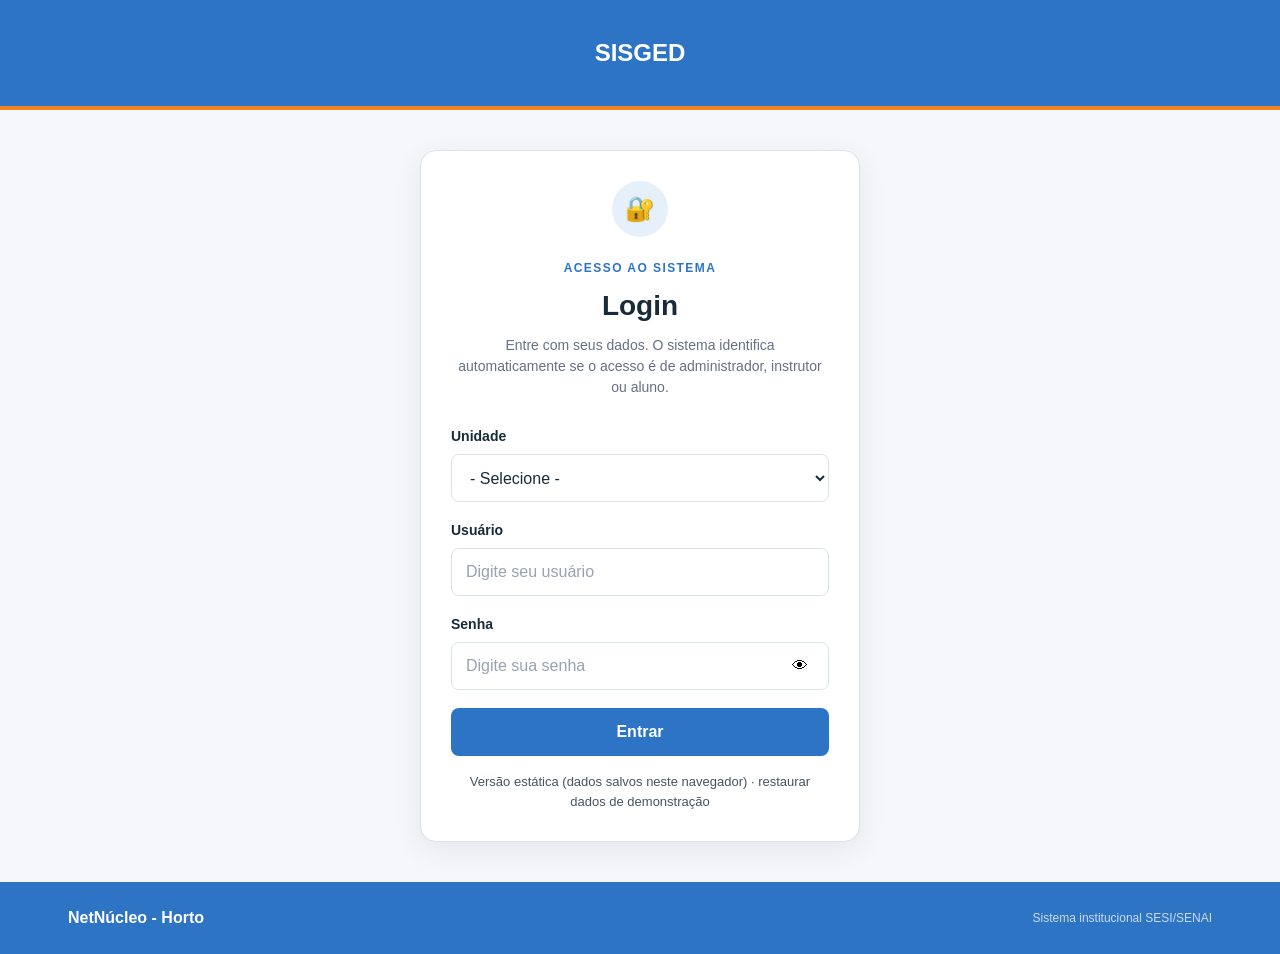
==== NETNUCLEO_ESTATICO/view/index.html @ 6ee7f660 "Add files via upload" ====
<!DOCTYPE html>
<html lang="pt-BR">

<head>
    <meta charset="UTF-8">
    <meta name="viewport" content="width=device-width, initial-scale=1.0">

    <meta name="description"
          content="SISGED - Horto">

    <title>SISGED</title>

    <!-- CSS -->
    <link rel="stylesheet" href="../public/style.css">
<script src="../public/db.js"></script>
</head>

<body data-role="admin">

<header class="header">

    <div class="header-container">

        <a href="index.html"
   class="logo-area"
   aria-label="NetNúcleo - Horto - Página inicial">

    <img src="../public/img/logo.png" alt="SESI e SENAI" class="institution-logo">

    <h3 class="netindex">
        SISGED
    </h3>

</a>


        <button
            class="menu-button"
            type="button"
            aria-label="Abrir menu"
            aria-expanded="false"
            aria-controls="menu-principal">

            ☰

        </button>


        <nav
            class="navigation"
            id="menu-principal"
            aria-label="Menu principal">

            <a href="cadastrar_aula.html">Cadastrar aula</a>
            <a href="cadastrar_instrutor.html">Instrutores</a>

            <a href="usuarios.html">Gerenciar Logins</a>

            

            <a href="consulta.html">Consultas</a>

            

            

            <a href="login.html" data-logout="1">Sair</a>

        </nav>

    </div>

</header>


<main>

    <section class="hero">

        <div class="container">

            <span class="section-label">
                SISGED
            </span>

            <h1>
                Bem-vindo ao<br>
                <strong>SISGED</strong>
            </h1>

            <p>
                Acesse uma das opções abaixo para consultar
                e gerenciar as informações do sistema.
            </p>

        </div>

    </section>


    <section class="quick-access">

        <div class="container">

            <div class="section-heading">

                <h2>Acesso rápido</h2>

                <p>
                    Selecione uma opção para continuar.
                </p>

            </div>


            <div class="cards">
                 <a href="consulta.html"
       class="system-card"
       aria-label="Realizar consulta">

        <div class="card-icon" aria-hidden="true">
            🔎
        </div>

        <div class="card-content">

            <h3>
                Realizar Consulta
            </h3>

            <p>
                Consulte as informações do sistema.
            </p>

        </div>

        <span
            class="card-arrow"
            aria-hidden="true">
            →
        </span>

    </a>
            </div>

        </div>

    </section>

</main>


<footer class="footer">

    <div class="container">

        <p>
            SISGED
        </p>

        <span>
            Sistema institucional SESI/SENAI
        </span>

    </div>

</footer>


<!-- JavaScript -->
<script src="../public/script.js"></script>


<!-- VLibras -->

<div vw class="enabled">

    <div vw-access-button class="active"></div>

    <div vw-plugin-wrapper>
        <div class="vw-plugin-top-wrapper"></div>
    </div>

</div>


<script src="https://vlibras.gov.br/app/vlibras-plugin.js"></script>

<script>
    if (window.VLibras) new window.VLibras.Widget('https://vlibras.gov.br/app');
</script>

</body>
</html>
---- NETNUCLEO_ESTATICO/public/style.css ----
* {
    margin: 0;
    padding: 0;
    box-sizing: border-box;
}

/* ========================================
   VARIÁVEIS
======================================== */

:root {

    --blue: #2d74c5;

    --blue-dark: #2d74c5;

    --blue-light: #E6F0FA;

    --orange: #F58220;

    --background: #F5F7FA;

    --white: #FFFFFF;

    --text: #172B3A;

    --text-light: #667085;

    --border: #D9E1EA;

    --success: #16803C;

    --danger: #C62828;

    --shadow:
        0 8px 30px rgba(0, 0, 0, 0.07);

    --radius: 12px;

}

/*BASE*/

html {
    scroll-behavior: smooth;
}

body {

    font-family:
        Inter,
        Arial,
        Helvetica,
        sans-serif;

    color: var(--text);

    background: var(--background);

    line-height: 1.5;

    min-height: 100vh;

}

a {
    color: inherit;
    text-decoration: none;
}

button,
input,
select {
    font: inherit;
}

/*CONTAINER*/

.container {

    width: 100%;

    max-width: 1200px;

    margin: 0 auto;

    padding-left: 20px;

    padding-right: 20px;

}

/* HEADER */

.header {
    height: 110px;
    background-color: #2d74c5;
    border-bottom: 4px solid #F58220;
}

.text-header {
    margin: 0;
    color: #FFFFFF;
    font-size: 24px;
    font-weight: 700;
}

.header-container {
    height: 100%;
    position: relative;
    display: flex;
    align-items: center;
    justify-content: center;
}

.logo-area {
    display: flex;
    align-items: center;
    gap: 15px
}

.institution-logo {
    position: absolute;
    border-radius: 4%;
    left: 28px;
    top: 50%;
    transform: translateY(-50%);
    width: 150px;
    height: auto;
}

.menu-button {

    background: transparent;

    color: var(--white);

    border: 0;

    font-size: 25px;

    cursor: pointer;

}

.navigation {

    display: none;
    margin-left: auto;
}

.netindex {
    color: #FFFFFF;
    align-items: center;
    margin: 0;
    margin-left: 180px;
    white-space: nowrap;
}

/* HERO */

.hero {

    background: var(--white);

    padding:
        55px 0 40px;

    border-bottom:
        1px solid var(--border);

}

.section-label {

    display: inline-block;

    color: var(--blue);

    font-size: 12px;

    font-weight: 800;

    letter-spacing: .12em;

    margin-bottom: 8px;

}

.hero h1 {

    font-size: 34px;

    line-height: 1.15;

    margin-bottom: 16px;

}

.hero h1 strong {

    color: var(--blue);

}

.hero p {

    color: var(--text-light);

    max-width: 600px;

}

/* ========================================
   SECTIONS
======================================== */

.quick-access {

    padding:
        40px 0 70px;

}

.section-heading {

    margin-bottom: 22px;

}

.section-heading h2 {

    font-size: 22px;

    margin-bottom: 4px;

}

.section-heading p {

    color: var(--text-light);

}

/* ========================================
   CARDS
======================================== */

.cards {

    display: grid;

    grid-template-columns: 1fr;

    gap: 16px;

}

.system-card {

    position: relative;

    background: var(--white);

    border:
        1px solid var(--border);

    border-radius: var(--radius);

    padding: 24px;

    display: flex;

    align-items: flex-start;

    gap: 16px;

    transition:
        transform .2s ease,
        box-shadow .2s ease,
        border-color .2s ease;

}

.system-card:hover {

    transform:
        translateY(-3px);

    box-shadow:
        var(--shadow);

    border-color:
        var(--blue);

}

.system-card:focus-visible {

    outline:
        3px solid var(--orange);

    outline-offset: 3px;

}

.card-icon {

    width: 50px;

    height: 50px;

    flex-shrink: 0;

    display: flex;

    align-items: center;

    justify-content: center;

    background:
        var(--blue-light);

    border-radius: 10px;

    font-size: 23px;

}

.card-content {

    flex: 1;

}

.card-content h3 {

    margin-bottom: 5px;

    font-size: 17px;

}

.card-content p {

    color: var(--text-light);

    font-size: 14px;

}

.card-arrow {

    color: var(--blue);

    font-size: 22px;

    font-weight: bold;

}

/*LOGIN*/

.login-page {

    background:
        var(--background);

}

.login-main {

    min-height:
        calc(100vh - 72px - 80px);

    display: flex;

    align-items: center;

    justify-content: center;

    padding: 40px 20px;

}

.login-card {

    width: 100%;

    max-width: 440px;

    background: var(--white);

    border:
        1px solid var(--border);

    border-radius:
        16px;

    padding: 30px;

    box-shadow:
        var(--shadow);

}

.login-header {

    text-align: center;

    margin-bottom: 28px;

}

.login-icon {

    width: 56px;

    height: 56px;

    display: flex;

    align-items: center;

    justify-content: center;

    margin: 0 auto 18px;

    border-radius: 50%;

    background:
        var(--blue-light);

    font-size: 24px;

}

.login-header h1 {

    font-size: 28px;

    margin-bottom: 8px;

}

.login-header p {

    color: var(--text-light);

    font-size: 14px;

}

/*FORMULÁRIOS*/

.form-group {

    display: flex;

    flex-direction: column;

    gap: 7px;

    margin-bottom: 18px;

}

.form-group label {

    font-size: 14px;

    font-weight: 700;

}

input,
select {

    width: 100%;

    min-height: 48px;

    border:
        1px solid var(--border);

    border-radius:
        8px;

    padding:
        0 14px;

    background:
        var(--white);

    color:
        var(--text);

    outline: none;

    transition:
        border-color .2s ease,
        box-shadow .2s ease;

}

input:focus,
select:focus {

    border-color:
        var(--blue);

    box-shadow:
        0 0 0 3px var(--blue-light);

}

input::placeholder {

    color:
        #98A2B3;

}

/*BOTÕES*/

.button {

    min-height: 48px;

    padding:
        0 22px;

    border-radius:
        8px;

    border: 0;

    display: inline-flex;

    align-items: center;

    justify-content: center;

    font-weight: 700;

    cursor: pointer;

    transition:
        background .2s ease,
        transform .2s ease;

}

.button:hover {

    transform:
        translateY(-1px);

}

.button:focus-visible {

    outline:
        3px solid var(--orange);

    outline-offset:
        2px;

}

.button-primary {

    background:
        var(--blue);

    color:
        var(--white);

}

.button-primary:hover {

    background:
        var(--blue-dark);

}

.button-secondary {

    background:
        var(--white);

    color:
        var(--text);

    border:
        1px solid var(--border);

}

.button-secondary:hover {

    background:
        var(--background);

}

.login-form .button {

    width: 100%;

}

/*MENSAGENS*/

.form-message {

    padding:
        12px 14px;

    border-radius:
        8px;

    font-size:
        13px;

    margin-bottom:
        18px;

}

.form-message.success {

    background: #E7F6EC;

    color: var(--success, #067647);

}

.form-message.error {

    color:
        var(--danger);

    background:
        #FDECEC;

    border:
        1px solid #F3B5B5;

}

/*PÁGINAS INTERNAS*/

.page-main {

    padding:
        28px 0 70px;

}

.breadcrumb {

    display:
        flex;

    flex-wrap:
        wrap;

    gap:
        8px;

    margin-bottom:
        25px;

    font-size:
        13px;

    color:
        var(--text-light);

}

.breadcrumb a {

    color:
        var(--blue);

    font-weight:
        600;

}

.page-title {

    margin-bottom:
        28px;

}

.page-title h1 {

    font-size:
        32px;

    margin-bottom:
        7px;

}

.page-title p {

    color:
        var(--text-light);

}

/*FILTROS*/

.filter-card {

    background:
        var(--white);

    border:
        1px solid var(--border);

    border-radius:
        var(--radius);

    box-shadow:
        0 4px 18px rgba(0,0,0,.04);

    overflow:
        hidden;

}

.card-header {

    padding:
        22px;

    border-bottom:
        1px solid var(--border);

}

.card-header h2 {

    font-size:
        19px;

    margin-bottom:
        4px;

}

.card-header p {

    color:
        var(--text-light);

    font-size:
        14px;

}

.filter-form {

    padding:
        22px;

}

.checkbox-group {

    display:
        flex;

    align-items:
        center;

    gap:
        9px;

    margin:
        5px 0 22px;

}

.checkbox-group input {

    width:
        18px;

    min-height:
        18px;

}

.checkbox-group label {

    font-size:
        14px;

}

.form-actions {

    display:
        flex;

    flex-direction:
        column;

    gap:
        10px;

}

.form-actions .button {

    width:
        100%;

}

/*RESULTADOS*/

.results-section {

    margin-top:
        38px;

}

.results-section .section-heading {

    display:
        flex;

    align-items:
        flex-end;

    justify-content:
        space-between;

    gap:
        15px;

}

.result-count {

    background:
        var(--blue-light);

    color:
        var(--blue-dark);

    padding:
        5px 10px;

    border-radius:
        20px;

    font-size:
        12px;

    font-weight:
        700;

}

.table-container {

    width:
        100%;

    overflow-x:
        auto;

    background:
        var(--white);

    border:
        1px solid var(--border);

    border-radius:
        var(--radius);

}

table {

    width:
        100%;

    min-width:
        750px;

    border-collapse:
        collapse;

}

th,td {

    padding:
        15px;

    text-align:
        left;

    border-bottom:
        1px solid var(--border);

    font-size:
        13px;

}

th {

    background:
        var(--background);

    color:
        var(--text);

    font-weight:
        800;

}

tbody tr:hover {

    background:
        #FAFBFC;

}

.badge {

    display:
        inline-flex;

    padding:
        4px 9px;

    border-radius:
        20px;

    font-size:
        11px;

    font-weight:
        700;

}

.badge-success {

    background:
        #E7F6EC;

    color:
        var(--success);

}

.badge-danger {

    background: #FDECEC;

    color: var(--danger, #B42318);

}

/*FOOTER*/

.footer {

    background:
        var(--blue-dark);

    color:
        var(--white);

    padding:
        24px 0;

}

.footer .container {

    display:
        flex;

    flex-direction:
        column;

    gap:
        5px;

}

.footer p {

    font-weight:
        700;

}

.footer span {

    font-size:
        12px;

    opacity:
        .75;

}

/* TABLET*/

@media (min-width: 600px) {

    .container {

        padding-left:
            28px;

        padding-right:
            28px;

    }

    .cards {

        grid-template-columns:
            repeat(2, 1fr);

    }

    .form-actions {

        flex-direction:
            row;

        justify-content:
            flex-end;

    }

    .form-actions .button {

        width:
            auto;

    }

}

/*DESKTOP*/

@media (min-width: 900px) {

    .header-container {

        padding:
            0 28px;

    }

    .menu-button {

        display:
            none;

    }

    .navigation {

        display:
            flex;

        align-items:
            center;

        gap:
            4px;

    }

    .navigation a {

        padding:
            25px 12px;

        font-size:
            13px;

        font-weight:
            600;

        color:
            rgba(255,255,255,.85);

        border-bottom:
            3px solid transparent;

        transition:
            .2s ease;
    }

    .navigation a:hover,
    .navigation a.active {

        color:
            var(--white);

        border-bottom-color:
            var(--orange);
    }

    .hero {
        padding:
            75px 0 55px;
    }

    .hero h1 {
        font-size:
            46px;
    }

    .quick-access {
        padding:
            55px 0 85px;
    }

    .cards {
        grid-template-columns:
            repeat(3, 1fr);
    }

    .filter-form {

        display:
            grid;

        grid-template-columns:
            repeat(2, 1fr);
        column-gap:
            20px;
    }

    .checkbox-group {

        grid-column:
            1 / -1;
    }

    .form-actions {
        grid-column:
            1 / -1;
    }

    .footer .container {

        flex-direction:
            row;

        align-items:
            center;

        justify-content:
            space-between;
    }
}

.password-field {
    position: relative;
}

.password-field > input {
    padding-right: 52px;
}

.password-toggle {
    position: absolute;
    right: 10px;
    bottom: 6px;
    width: 38px;
    height: 36px;
    border: 0;
    background: transparent;
    cursor: pointer;
    border-radius: 6px;
}

.password-toggle:hover {
    background: var(--blue-light);
}

.person-fields {
    display: block;
}

.button-danger {
    background: var(--danger);
    color: var(--white);
    margin-left: 6px;
}

.button-danger:hover {
    background: #9e1f1f;
}

.form-message.success {
    color: var(--success);
    background: #E7F6EC;
    border: 1px solid #b8dfc5;
}

/* Menu mobile (versão estática) */
@media (max-width: 899px) {
    .navigation.open {
        display: flex;
        flex-direction: column;
        position: absolute;
        top: 100%;
        left: 0;
        right: 0;
        background: inherit;
        padding: 8px 0;
        z-index: 50;
    }
    .navigation.open a { padding: 12px 24px; color: #fff; }
}
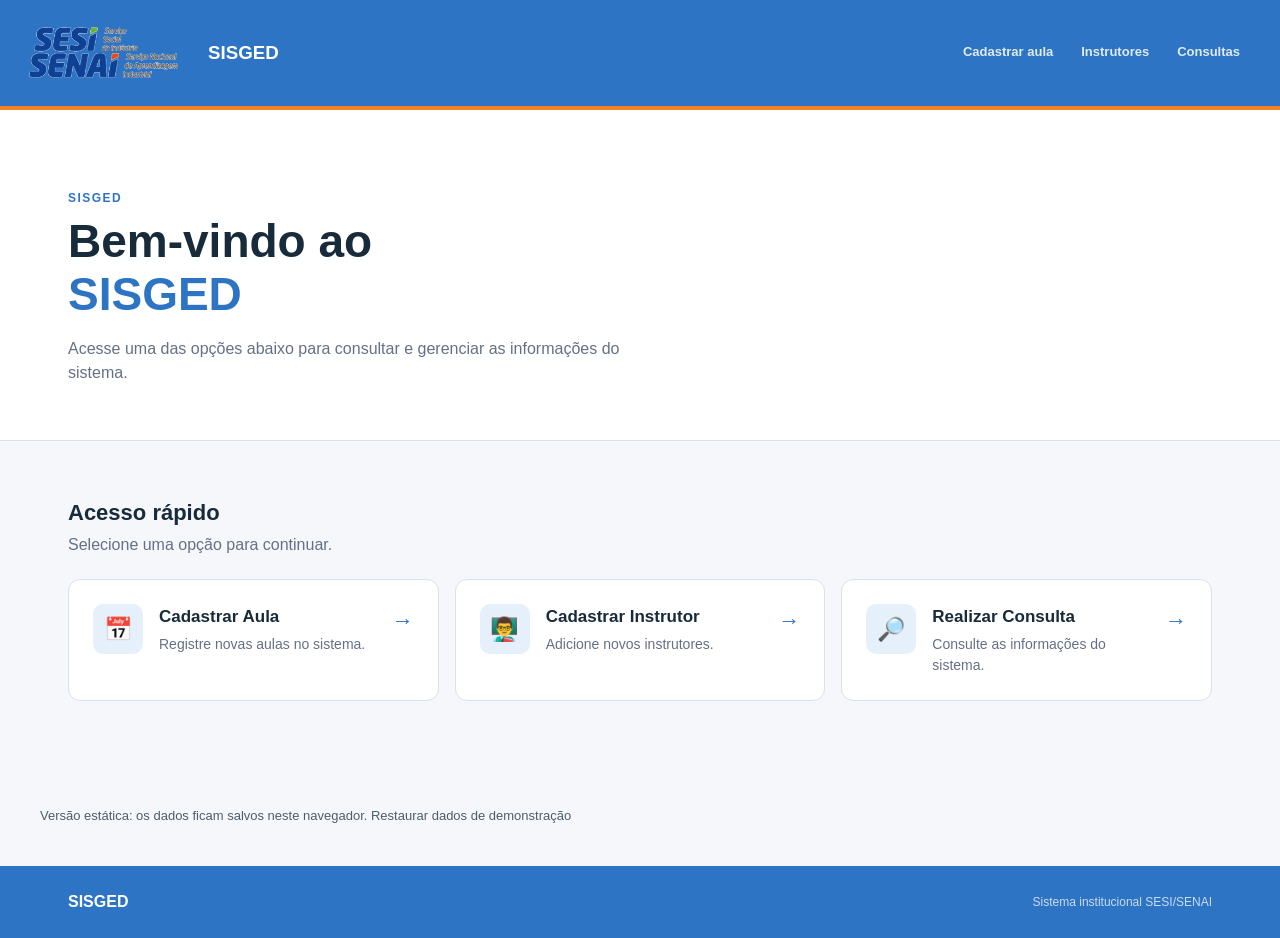
==== commit db6379dd: "Add files via upload" ====
--- a/NETNUCLEO_ESTATICO/view/index.html
+++ b/NETNUCLEO_ESTATICO/view/index.html
@@ -15,7 +15,7 @@
 <script src="../public/db.js"></script>
 </head>
 
-<body data-role="admin">
+<body>
 
 <header class="header">
 
@@ -54,17 +54,9 @@
             <a href="cadastrar_aula.html">Cadastrar aula</a>
             <a href="cadastrar_instrutor.html">Instrutores</a>
 
-            <a href="usuarios.html">Gerenciar Logins</a>
-
             
 
             <a href="consulta.html">Consultas</a>
-
-            
-
-            
-
-            <a href="login.html" data-logout="1">Sair</a>
 
         </nav>
 
@@ -114,6 +106,16 @@
 
 
             <div class="cards">
+                <a href="cadastrar_aula.html" class="system-card">
+                    <div class="card-icon" aria-hidden="true">📅</div>
+                    <div class="card-content"><h3>Cadastrar Aula</h3><p>Registre novas aulas no sistema.</p></div>
+                    <span class="card-arrow" aria-hidden="true">→</span>
+                </a>
+                <a href="cadastrar_instrutor.html" class="system-card">
+                    <div class="card-icon" aria-hidden="true">👨‍🏫</div>
+                    <div class="card-content"><h3>Cadastrar Instrutor</h3><p>Adicione novos instrutores.</p></div>
+                    <span class="card-arrow" aria-hidden="true">→</span>
+                </a>
                  <a href="consulta.html"
        class="system-card"
        aria-label="Realizar consulta">
@@ -147,6 +149,10 @@
 
     </section>
 
+<div class="container" style="padding:20px 0 40px;font-size:13px;opacity:.75">
+        Versão estática: os dados ficam salvos neste navegador.
+        <a href="#" id="restaurar-dados">Restaurar dados de demonstração</a>
+    </div>
 </main>
 
 
@@ -168,7 +174,6 @@
 
 
 <!-- JavaScript -->
-<script src="../public/script.js"></script>
 
 
 <!-- VLibras -->
@@ -190,5 +195,11 @@
     if (window.VLibras) new window.VLibras.Widget('https://vlibras.gov.br/app');
 </script>
 
+<script>
+document.getElementById('restaurar-dados').addEventListener('click', function (e) {
+    e.preventDefault();
+    if (confirm('Restaurar os dados originais? Alterações feitas neste navegador serão perdidas.')) { DB.reset(); alert('Dados restaurados.'); }
+});
+</script>
 </body>
 </html>
